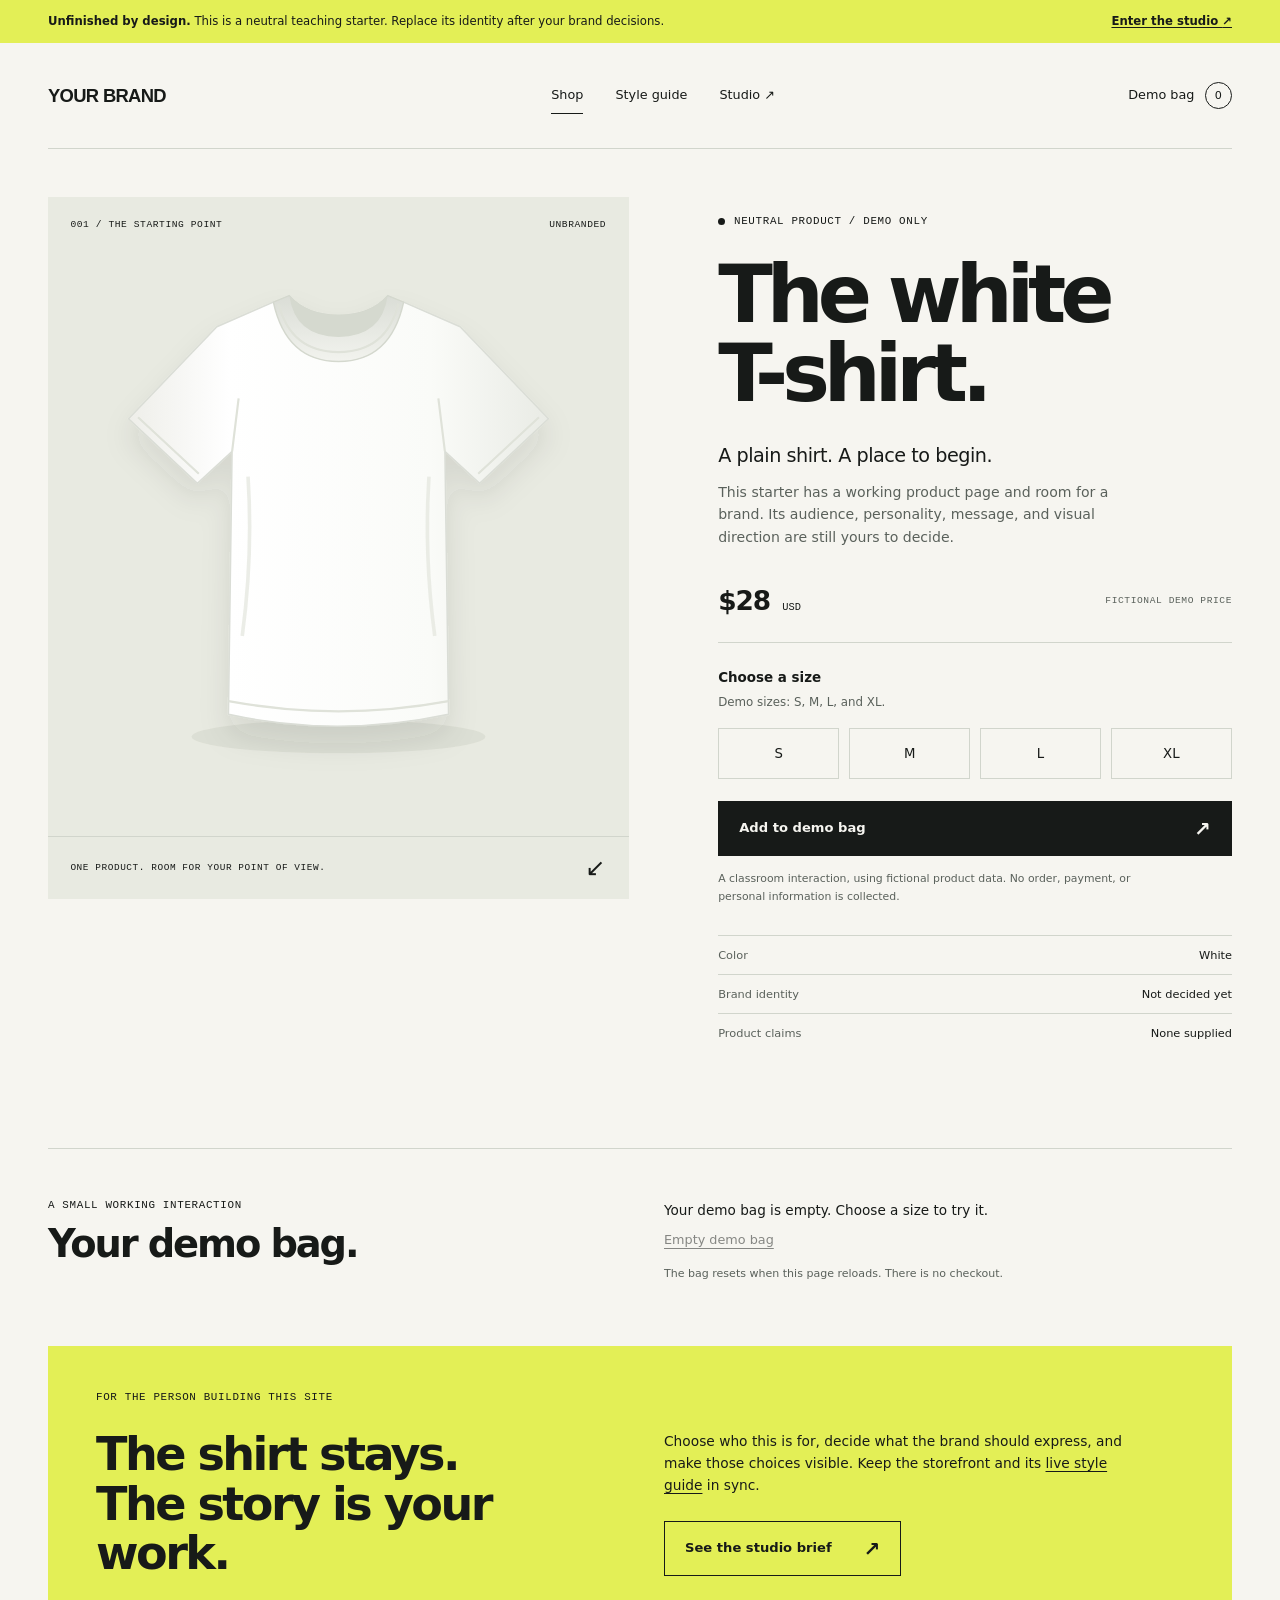
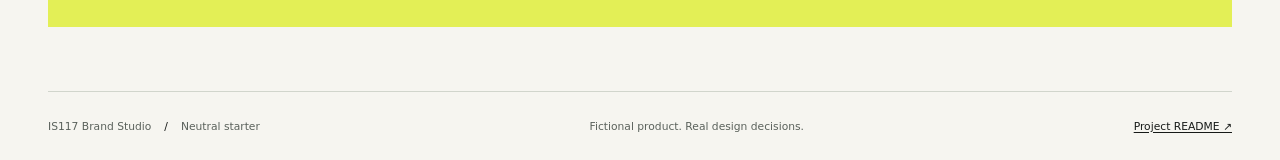
==== public/index.html @ aa3d34d4 "Initial commit" ====
<!doctype html>
<html lang="en">
  <head>
    <meta charset="utf-8" />
    <meta name="viewport" content="width=device-width, initial-scale=1" />
    <meta
      name="description"
      content="An unfinished, neutral T-shirt storefront for the IS117 Brand Studio. Build a brand through deliberate, visible design choices."
    />
    <title>Your Brand — neutral storefront starter</title>
    <link rel="icon" href="data:," />
    <link rel="stylesheet" href="styles.css" />
    <script src="shop.js" defer></script>
  </head>
  <body>
    <a class="skip-link" href="#main">Skip to content</a>
    <aside class="starter-notice" aria-label="Starter information">
      <span
        ><strong>Unfinished by design.</strong> This is a neutral teaching
        starter. Replace its identity after your brand decisions.</span
      >
      <a href="studio.html"
        >Enter the studio <span aria-hidden="true">↗</span></a
      >
    </aside>
    <header class="site-header wrap">
      <a
        class="brand-link"
        href="index.html"
        aria-label="Your Brand storefront home"
        ><img
          class="wordmark"
          src="assets/wordmark.svg"
          alt="Neutral starter wordmark"
          width="175"
          height="26"
      /></a>
      <nav class="main-nav" aria-label="Main navigation">
        <a class="nav-link" href="index.html" aria-current="page">Shop</a>
        <a class="nav-link" href="styleguide.html">Style guide</a>
        <a class="nav-link" href="studio.html"
          >Studio <span aria-hidden="true">↗</span></a
        >
      </nav>
      <a class="bag-link" href="#demo-bag" aria-label="View demo bag"
        >Demo bag <span id="bag-count" class="bag-count">0</span></a
      >
    </header>

    <main id="main">
      <section class="product-section wrap" aria-labelledby="product-title">
        <div class="product-visual">
          <div class="visual-label">
            <span>001 / The starting point</span><span>Unbranded</span>
          </div>
          <img
            class="shirt-image"
            src="assets/white-shirt.svg"
            alt="Plain white, unbranded short-sleeved T-shirt"
            width="800"
            height="880"
            fetchpriority="high"
          />
          <div class="image-caption">
            <span>One product. Room for your point of view.</span
            ><span aria-hidden="true">↙</span>
          </div>
        </div>
        <div class="product-information">
          <p class="eyebrow">
            <span class="status-dot" aria-hidden="true"></span> Neutral product
            / demo only
          </p>
          <h1 id="product-title">The white<br />T-shirt.</h1>
          <p class="product-intro">A plain shirt. A place to begin.</p>
          <p class="muted product-description">
            This starter has a working product page and room for a brand. Its
            audience, personality, message, and visual direction are still yours
            to decide.
          </p>
          <div class="price-row">
            <p class="price">$28 <span>USD</span></p>
            <span class="micro-label">Fictional demo price</span>
          </div>
          <form id="product-form" class="product-form" novalidate>
            <fieldset aria-describedby="size-help size-error">
              <legend>Choose a size</legend>
              <p id="size-help" class="field-help">
                Demo sizes: S, M, L, and XL.
              </p>
              <div class="size-options">
                <label class="size-option"
                  ><input type="radio" name="size" value="S" /><span
                    >S</span
                  ></label
                >
                <label class="size-option"
                  ><input type="radio" name="size" value="M" /><span
                    >M</span
                  ></label
                >
                <label class="size-option"
                  ><input type="radio" name="size" value="L" /><span
                    >L</span
                  ></label
                >
                <label class="size-option"
                  ><input type="radio" name="size" value="XL" /><span
                    >XL</span
                  ></label
                >
              </div>
              <p id="size-error" class="field-error" role="alert" hidden>
                Choose a size before adding the shirt to your demo bag.
              </p>
            </fieldset>
            <button class="button button-primary add-button" type="submit">
              Add to demo bag <span aria-hidden="true">↗</span>
            </button>
          </form>
          <p class="demo-disclaimer">
            A classroom interaction, using fictional product data. No order,
            payment, or personal information is collected.
          </p>
          <dl class="product-facts">
            <div>
              <dt>Color</dt>
              <dd>White</dd>
            </div>
            <div>
              <dt>Brand identity</dt>
              <dd>Not decided yet</dd>
            </div>
            <div>
              <dt>Product claims</dt>
              <dd>None supplied</dd>
            </div>
          </dl>
        </div>
      </section>

      <section
        id="demo-bag"
        class="bag-section wrap"
        aria-labelledby="bag-title"
      >
        <div>
          <p class="eyebrow">A small working interaction</p>
          <h2 id="bag-title">Your demo bag.</h2>
        </div>
        <div class="bag-details">
          <p
            id="bag-status"
            class="bag-message"
            role="status"
            aria-live="polite"
            aria-atomic="true"
          >
            Your demo bag is empty. Choose a size to try it.
          </p>
          <ul id="bag-items" class="bag-items"></ul>
          <button id="clear-bag" class="text-button" type="button" disabled>
            Empty demo bag
          </button>
          <p class="field-help">
            The bag resets when this page reloads. There is no checkout.
          </p>
        </div>
      </section>

      <section class="starter-next wrap" aria-labelledby="next-title">
        <p class="eyebrow">For the person building this site</p>
        <h2 id="next-title">The shirt stays.<br />The story is your work.</h2>
        <div>
          <p>
            Choose who this is for, decide what the brand should express, and
            make those choices visible. Keep the storefront and its
            <a href="styleguide.html">live style guide</a> in sync.
          </p>
          <a class="button button-secondary" href="studio.html"
            >See the studio brief <span aria-hidden="true">↗</span></a
          >
        </div>
      </section>
    </main>

    <footer class="site-footer wrap">
      <p>
        IS117 Brand Studio <span class="footer-separator"> / </span> Neutral
        starter
      </p>
      <p class="footer-tagline">Fictional product. Real design decisions.</p>
      <a href="https://github.com/kaw393939/is117-brand-studio#readme"
        >Project README <span aria-hidden="true">↗</span></a
      >
    </footer>
  </body>
</html>
---- public/styles.css ----
/* Shared brand tokens. Change these after you agree on your brand direction.
   Both the storefront and the live style guide use this file. */
:root {
  --color-paper: #f6f5f0;
  --color-ink: #171a18;
  --color-muted: #5a615b;
  --color-line: #d1d5cc;
  --color-accent: #e3ef56;
  --color-soft: #e8eae1;
  --color-white: #fff;
  --color-danger: #992e28;
  --font-body:
    system-ui, -apple-system, blinkmacsystemfont, "Segoe UI", sans-serif;
  --font-display:
    system-ui, -apple-system, blinkmacsystemfont, "Segoe UI", sans-serif;
  --font-mono: ui-monospace, sfmono-regular, consolas, monospace;
  --space-1: 0.5rem;
  --space-2: 1rem;
  --space-3: 1.5rem;
  --space-4: 2rem;
  --space-5: 3rem;
  --space-6: 4rem;
  --page-width: 1440px;
}

* {
  box-sizing: border-box;
}

html {
  scroll-behavior: smooth;
  scroll-padding-top: 1.5rem;
}

body {
  margin: 0;
  background: var(--color-paper);
  color: var(--color-ink);
  font-family: var(--font-body);
  line-height: 1.6;
  -webkit-font-smoothing: antialiased;
}

img,
svg {
  display: block;
  max-width: 100%;
}

button,
a,
input {
  -webkit-tap-highlight-color: transparent;
}

a {
  color: inherit;
  text-underline-offset: 0.2em;
  text-decoration-thickness: 1px;
}

a:hover {
  text-decoration-thickness: 2px;
}

button,
input {
  font: inherit;
}

button {
  cursor: pointer;
}

button:disabled {
  cursor: default;
}

:focus-visible {
  outline: 3px solid var(--color-ink);
  outline-offset: 5px;
}

[hidden] {
  display: none !important;
}

::selection {
  background: var(--color-accent);
  color: var(--color-ink);
}

h1,
h2,
h3,
p {
  margin: 0;
}

h1,
h2,
h3 {
  font-family: var(--font-display);
  font-weight: 550;
}

h1 {
  font-size: clamp(3.4rem, 6.25vw, 6.6rem);
  line-height: 0.99;
  letter-spacing: -0.075em;
}

h2 {
  font-size: clamp(2rem, 3.6vw, 3.75rem);
  line-height: 1.08;
  letter-spacing: -0.055em;
}

h3 {
  font-size: 1.3rem;
  line-height: 1.3;
  letter-spacing: -0.03em;
}

p + p {
  margin-top: var(--space-2);
}

.wrap {
  width: min(calc(100% - 6rem), var(--page-width));
  margin-inline: auto;
}

.muted {
  color: var(--color-muted);
}

.eyebrow,
.micro-label,
.visual-label,
.image-caption,
.section-number,
.type-label,
.token-name {
  font-family: var(--font-mono);
  font-size: 0.68rem;
  font-weight: 500;
  line-height: 1.5;
  letter-spacing: 0.06em;
  text-transform: uppercase;
}

.eyebrow {
  display: flex;
  align-items: center;
  gap: 0.55rem;
}

.status-dot {
  width: 7px;
  height: 7px;
  display: inline-block;
  background: var(--color-ink);
  border-radius: 50%;
}

.skip-link {
  position: fixed;
  top: 8px;
  left: 8px;
  z-index: 10;
  transform: translateY(-180%);
  padding: 0.75rem 1rem;
  background: var(--color-ink);
  color: var(--color-white);
}

.skip-link:focus {
  transform: translateY(0);
}

.starter-notice {
  display: flex;
  justify-content: space-between;
  align-items: center;
  gap: 1.5rem;
  padding: 0.8rem 3rem;
  background: var(--color-accent);
  font-size: 0.73rem;
  line-height: 1.5;
}

.starter-notice a {
  flex-shrink: 0;
  font-weight: 650;
}

.site-header {
  min-height: 106px;
  display: flex;
  align-items: center;
  gap: 3rem;
  border-bottom: 1px solid var(--color-line);
}

.brand-link {
  display: inline-block;
  flex-shrink: 0;
}

.wordmark {
  width: 150px;
  height: auto;
}

.main-nav {
  display: flex;
  justify-content: center;
  align-items: center;
  gap: 2rem;
  margin-inline: auto;
}

.nav-link,
.bag-link {
  text-decoration: none;
  font-size: 0.8rem;
}

.nav-link {
  padding-block: 0.5rem;
  border-bottom: 1px solid transparent;
}

.nav-link:hover,
.nav-link[aria-current="page"] {
  border-color: currentcolor;
}

.bag-link {
  display: flex;
  align-items: center;
  gap: 0.65rem;
  white-space: nowrap;
}

.bag-count {
  display: grid;
  place-items: center;
  min-width: 1.7rem;
  height: 1.7rem;
  border: 1px solid var(--color-ink);
  border-radius: 50%;
  font-size: 0.7rem;
}

.product-section {
  display: grid;
  grid-template-columns: 1.13fr 1fr;
  gap: clamp(3rem, 7vw, 8rem);
  padding-block: var(--space-5) 5rem;
  align-items: start;
}

.product-visual {
  position: relative;
  background: var(--color-soft);
}

.visual-label {
  position: absolute;
  z-index: 1;
  inset: 1.3rem 1.4rem auto;
  display: flex;
  justify-content: space-between;
  gap: 1rem;
  font-size: 0.6rem;
}

.shirt-image {
  width: 100%;
  height: auto;
  aspect-ratio: 800 / 880;
  object-fit: contain;
}

.image-caption {
  display: flex;
  align-items: center;
  justify-content: space-between;
  gap: 1rem;
  padding: 1.2rem 1.4rem;
  border-top: 1px solid var(--color-line);
  font-size: 0.59rem;
}

.image-caption > :last-child {
  font-family: var(--font-body);
  font-size: 1.5rem;
  line-height: 1;
}

.product-information {
  max-width: 530px;
  padding-block: 1rem;
}

.product-information h1 {
  margin-top: 1.6rem;
}

.product-intro {
  font-size: 1.2rem;
  line-height: 1.5;
  margin-top: 1.8rem;
  letter-spacing: -0.025em;
}

.product-description {
  margin-top: 0.6rem;
  font-size: 0.88rem;
  max-width: 430px;
}

.price-row {
  display: flex;
  align-items: center;
  justify-content: space-between;
  gap: 1rem;
  margin-block: 2rem 1.5rem;
  padding-bottom: 1.2rem;
  border-bottom: 1px solid var(--color-line);
}

.price {
  font-size: 1.65rem;
  letter-spacing: -0.04em;
  font-weight: 600;
}

.price span {
  font-family: var(--font-mono);
  font-size: 0.65rem;
  font-weight: 400;
  letter-spacing: 0;
  margin-left: 0.25rem;
}

.price-row .micro-label {
  color: var(--color-muted);
  font-size: 0.6rem;
}

fieldset {
  padding: 0;
  margin: 0;
  border: 0;
  min-width: 0;
}

legend {
  padding: 0;
  font-size: 0.84rem;
  font-weight: 650;
}

.field-help {
  margin-top: 0.3rem;
  color: var(--color-muted);
  font-size: 0.74rem;
}

.size-options {
  display: grid;
  grid-template-columns: repeat(4, 1fr);
  gap: 0.6rem;
  margin-top: 1rem;
}

.size-option {
  position: relative;
  cursor: pointer;
}

.size-option input {
  position: absolute;
  opacity: 0;
  width: 100%;
  height: 100%;
  margin: 0;
  cursor: pointer;
}

.size-option span {
  display: grid;
  place-items: center;
  min-height: 3.2rem;
  border: 1px solid var(--color-line);
  background: var(--color-paper);
  font-size: 0.83rem;
  transition:
    background 150ms ease,
    border-color 150ms ease;
}

.size-option input:checked + span {
  background: var(--color-ink);
  border-color: var(--color-ink);
  color: var(--color-paper);
}

.size-option input:hover + span {
  border-color: var(--color-ink);
}

.size-option input:focus-visible + span {
  outline: 3px solid var(--color-ink);
  outline-offset: 4px;
}

.size-option input:focus-visible {
  outline: none;
}

.field-error {
  color: var(--color-danger);
  font-size: 0.8rem;
  margin-top: 0.9rem;
  font-weight: 550;
}

.button {
  display: inline-flex;
  align-items: center;
  justify-content: space-between;
  gap: 2rem;
  min-height: 3.4rem;
  border: 1px solid var(--color-ink);
  padding: 0.9rem 1.25rem;
  font-size: 0.82rem;
  font-weight: 550;
  line-height: 1.4;
  text-decoration: none;
  transition:
    background 150ms ease,
    color 150ms ease;
}

.button > span[aria-hidden] {
  font-size: 1.25rem;
  line-height: 1;
}

.button-primary {
  background: var(--color-ink);
  color: var(--color-paper);
}

.button-primary:hover {
  background: var(--color-accent);
  color: var(--color-ink);
}

.button-secondary {
  background: transparent;
  color: var(--color-ink);
}

.button-secondary:hover {
  background: var(--color-soft);
}

.add-button {
  width: 100%;
  margin-top: 1.4rem;
}

.demo-disclaimer {
  font-size: 0.68rem;
  line-height: 1.65;
  color: var(--color-muted);
  margin-top: 0.9rem;
  max-width: 420px;
}

.product-facts {
  margin-bottom: 0;
  margin-top: 1.8rem;
}

.product-facts div {
  display: flex;
  justify-content: space-between;
  gap: 1rem;
  padding-block: 0.62rem;
  border-top: 1px solid var(--color-line);
  font-size: 0.71rem;
}

.product-facts dt {
  color: var(--color-muted);
}

.product-facts dd {
  margin: 0;
  font-weight: 500;
  text-align: right;
}

.bag-section {
  display: grid;
  grid-template-columns: 1fr 1fr;
  gap: 3rem;
  border-top: 1px solid var(--color-line);
  padding-block: 3rem;
}

.bag-section h2 {
  margin-top: 0.6rem;
  font-size: clamp(2rem, 3vw, 3rem);
}

.bag-details {
  padding-top: 0.2rem;
  font-size: 0.85rem;
}

.bag-message {
  max-width: 500px;
}

.bag-items {
  list-style: none;
  margin: 1rem 0;
  padding: 0;
}

.bag-items:empty {
  margin: 0;
}

.bag-items li {
  padding-block: 0.55rem;
  border-bottom: 1px solid var(--color-line);
  font-size: 0.78rem;
}

.text-button {
  padding: 0.5rem 0;
  border: 0;
  background: transparent;
  color: var(--color-ink);
  font-size: 0.8rem;
  text-decoration: underline;
  text-underline-offset: 0.25rem;
}

.text-button:disabled {
  opacity: 0.5;
}

.bag-details .field-help {
  margin-top: 0.4rem;
  font-size: 0.69rem;
}

.starter-next {
  display: grid;
  grid-template-columns: 1fr 1fr;
  gap: 1.5rem 3rem;
  background: var(--color-accent);
  padding: 2.7rem 3rem 3rem;
  margin-block: 1rem 4rem;
}

.starter-next > .eyebrow {
  grid-column: 1 / -1;
}

.starter-next > div {
  max-width: 470px;
  font-size: 0.86rem;
}

.starter-next .button {
  margin-top: 1.6rem;
}

.site-footer {
  display: flex;
  align-items: center;
  justify-content: space-between;
  gap: 2rem;
  border-top: 1px solid var(--color-line);
  padding-block: 1.6rem;
  font-size: 0.67rem;
  color: var(--color-muted);
}

.footer-tagline {
  margin: 0;
}

.footer-separator {
  margin-inline: 0.6rem;
  color: var(--color-ink);
}

.site-footer a {
  color: var(--color-ink);
}

/* Shared editorial pages */
.page-hero {
  padding-block: 4.5rem 3.8rem;
  display: grid;
  grid-template-columns: 1.25fr 0.75fr;
  align-items: end;
  gap: 1.3rem 4rem;
}

.page-hero > .eyebrow {
  grid-column: 1 / -1;
}

.page-hero h1 {
  font-size: clamp(3.5rem, 6.8vw, 7.3rem);
}

.page-hero .hero-summary {
  max-width: 400px;
  font-size: 0.95rem;
  color: var(--color-muted);
  padding-bottom: 0.25rem;
}

.hero-summary strong {
  font-weight: 550;
  color: var(--color-ink);
}

.page-subnav {
  display: flex;
  flex-wrap: wrap;
  gap: 0.6rem 1.8rem;
  padding-block: 1rem;
  border-top: 1px solid var(--color-line);
  border-bottom: 1px solid var(--color-line);
  font-size: 0.76rem;
}

.section-link {
  text-decoration: none;
}

.section-link:hover {
  text-decoration: underline;
}

.guide-section {
  padding-block: 3rem;
  border-bottom: 1px solid var(--color-line);
  display: grid;
  grid-template-columns: 0.32fr 1fr;
  column-gap: 3rem;
}

.section-heading .section-number {
  color: var(--color-muted);
  display: block;
  margin-bottom: 0.8rem;
}

.section-heading h2 {
  font-size: clamp(1.7rem, 2.5vw, 2.65rem);
}

.section-heading p {
  font-size: 0.78rem;
  color: var(--color-muted);
  margin-top: 1rem;
  max-width: 210px;
}

.guide-content {
  min-width: 0;
}

.draft-label {
  display: inline-block;
  padding: 0.3rem 0.55rem;
  background: var(--color-accent);
  color: var(--color-ink);
  font-family: var(--font-mono);
  font-size: 0.6rem;
  line-height: 1.4;
  letter-spacing: 0.03em;
  text-transform: uppercase;
}

.decision-grid {
  display: grid;
  grid-template-columns: repeat(3, 1fr);
  gap: 1.5rem;
  margin-top: 1.6rem;
}

.decision-grid > div {
  border-top: 1px solid var(--color-line);
  padding-top: 0.8rem;
}

.decision-grid h3 {
  font-size: 0.85rem;
  font-weight: 650;
  letter-spacing: 0;
}

.decision-grid p {
  font-size: 0.8rem;
  color: var(--color-muted);
  margin-top: 0.5rem;
}

.decision-grid .undecided {
  font-size: 1.5rem;
  font-weight: 450;
  color: var(--color-ink);
  letter-spacing: -0.04em;
}

.logo-board {
  min-height: 230px;
  display: grid;
  place-items: center;
  padding: 3rem;
  background: var(--color-white);
  border: 1px solid var(--color-line);
}

.logo-board img {
  width: min(100%, 380px);
}

.logo-variants {
  display: grid;
  grid-template-columns: 1fr 1fr;
  border: 1px solid var(--color-line);
  border-top: 0;
}

.logo-variant {
  min-height: 140px;
  padding: 1.5rem;
  display: flex;
  flex-direction: column;
  justify-content: space-between;
  gap: 1.5rem;
}

.logo-variant + .logo-variant {
  border-left: 1px solid var(--color-line);
}

.logo-small {
  width: 110px;
  height: auto;
}

.logo-mono {
  width: 190px;
  filter: brightness(0);
}

.logo-variant p,
.guide-note {
  font-size: 0.73rem;
  color: var(--color-muted);
}

.guide-note {
  margin-top: 1rem;
  max-width: 680px;
}

.palette-grid {
  display: grid;
  grid-template-columns: repeat(5, 1fr);
  gap: 0.65rem;
}

.color-swatch {
  height: 120px;
  border: 1px solid var(--color-line);
  background: var(--swatch-color);
}

.palette-card h3 {
  font-size: 0.76rem;
  letter-spacing: 0;
  font-weight: 650;
  margin-top: 0.65rem;
}

.palette-card code {
  font-family: var(--font-mono);
  font-size: 0.65rem;
  color: var(--color-muted);
  display: block;
  margin-top: 0.15rem;
}

.palette-card p {
  font-size: 0.66rem;
  color: var(--color-muted);
  margin-top: 0.4rem;
  line-height: 1.5;
}

.type-specimen {
  border-top: 1px solid var(--color-line);
  padding-block: 1.3rem;
}

.type-specimen:first-child {
  border-top: 0;
  padding-top: 0;
}

.type-label {
  display: block;
  margin-bottom: 1rem;
  color: var(--color-muted);
  font-size: 0.6rem;
}

.type-display {
  font-family: var(--font-display);
  font-size: clamp(2.5rem, 4.5vw, 5rem);
  font-weight: 550;
  letter-spacing: -0.075em;
  line-height: 1;
  max-width: 700px;
}

.type-body {
  font-family: var(--font-body);
  font-size: 1rem;
  max-width: 570px;
}

.type-mono {
  font-family: var(--font-mono);
  text-transform: uppercase;
  font-size: 0.7rem;
  letter-spacing: 0.06em;
}

.spacing-grid {
  display: flex;
  flex-wrap: wrap;
  align-items: start;
  gap: 2rem;
}

.spacing-token {
  min-width: 52px;
}

.spacing-bar {
  width: var(--token-size);
  height: 40px;
  background: var(--color-ink);
  margin-bottom: 0.9rem;
}

.token-name {
  display: block;
  font-size: 0.6rem;
}

.spacing-token code {
  font-family: var(--font-mono);
  color: var(--color-muted);
  font-size: 0.65rem;
}

.button-samples {
  display: flex;
  flex-wrap: wrap;
  gap: 1rem;
}

.button-samples .button {
  min-width: 185px;
}

.voice-grid {
  display: grid;
  grid-template-columns: 1fr 1fr;
  gap: 2rem;
}

.voice-grid h3 {
  font-size: 0.95rem;
  font-weight: 600;
  margin-bottom: 0.65rem;
}

.voice-grid p {
  font-size: 0.84rem;
  color: var(--color-muted);
}

.voice-example {
  font-size: 1.7rem !important;
  color: var(--color-ink) !important;
  letter-spacing: -0.035em;
  line-height: 1.3;
}

.guide-footer-note {
  display: flex;
  gap: 2rem;
  align-items: center;
  justify-content: space-between;
  background: var(--color-soft);
  padding: 1.5rem 2rem;
  margin-block: 2rem 4rem;
}

.guide-footer-note p {
  font-size: 0.83rem;
  max-width: 680px;
}

.guide-footer-note a {
  font-size: 0.8rem;
  white-space: nowrap;
}

@media (width >= 1600px) {
  .product-section {
    gap: 8rem;
  }
}

@media (width <= 1100px) {
  .wrap {
    width: calc(100% - 4rem);
  }

  .starter-notice {
    padding-inline: 2rem;
  }

  .site-header {
    gap: 1.7rem;
  }

  .main-nav {
    gap: 1.25rem;
  }

  .product-section {
    gap: 3rem;
    align-items: start;
  }

  .product-information h1 {
    font-size: clamp(3.4rem, 7vw, 5rem);
  }

  .product-information {
    padding-top: 0.5rem;
  }

  .product-intro {
    margin-top: 1.4rem;
  }

  .price-row {
    margin-top: 1.5rem;
  }

  .page-hero {
    column-gap: 2rem;
  }

  .guide-section {
    grid-template-columns: 0.35fr 1fr;
    gap: 2rem;
  }

  .palette-grid {
    grid-template-columns: repeat(3, 1fr);
    row-gap: 1.6rem;
  }
}

@media (width <= 760px) {
  .wrap {
    width: calc(100% - 2.5rem);
  }

  .starter-notice {
    padding: 0.75rem 1.25rem;
    font-size: 0.67rem;
    gap: 1rem;
  }

  .starter-notice > span {
    max-width: 480px;
  }

  .starter-notice a {
    font-size: 0.65rem;
  }

  .site-header {
    min-height: 108px;
    display: grid;
    grid-template-columns: 1fr auto;
    gap: 0.5rem 1rem;
    padding-block: 1.2rem 1rem;
  }

  .wordmark {
    width: 130px;
  }

  .main-nav {
    grid-row: 2;
    grid-column: 1 / -1;
    margin: 0;
    justify-content: flex-start;
    gap: 1.5rem;
  }

  .nav-link,
  .bag-link {
    font-size: 0.73rem;
  }

  .bag-link {
    grid-column: 2;
    grid-row: 1;
  }

  .bag-count {
    min-width: 1.5rem;
    height: 1.5rem;
  }

  .product-section {
    grid-template-columns: 1fr;
    gap: 2rem;
    padding-block: 1.5rem 3rem;
  }

  .product-visual {
    max-width: 600px;
    width: 100%;
    margin-inline: auto;
  }

  .shirt-image {
    max-height: 530px;
  }

  .product-information {
    max-width: none;
    padding: 0;
  }

  .product-information h1 {
    font-size: clamp(4.2rem, 13vw, 7rem);
    margin-top: 1rem;
  }

  .product-intro {
    font-size: 1.1rem;
    margin-top: 1.4rem;
  }

  .product-description {
    max-width: 580px;
  }

  .product-facts {
    margin-top: 1.5rem;
  }

  .bag-section {
    grid-template-columns: 1fr;
    gap: 1.3rem;
    padding-block: 2rem;
  }

  .bag-section h2 {
    margin-top: 0.6rem;
  }

  .starter-next {
    grid-template-columns: 1fr;
    padding: 1.8rem;
    gap: 1.3rem;
    margin-block: 1rem 3rem;
  }

  .starter-next > div {
    max-width: none;
  }

  .site-footer {
    flex-wrap: wrap;
    gap: 0.7rem 2rem;
    padding-block: 1.5rem;
  }

  .footer-tagline {
    display: none;
  }

  .page-hero {
    padding-block: 2.5rem;
    grid-template-columns: 1fr;
    row-gap: 1.4rem;
  }

  .page-hero h1 {
    font-size: clamp(3.7rem, 11vw, 6rem);
  }

  .page-hero .hero-summary {
    max-width: 570px;
    font-size: 0.9rem;
  }

  .page-subnav {
    gap: 0.6rem 1.2rem;
    font-size: 0.72rem;
  }

  .guide-section {
    grid-template-columns: 1fr;
    gap: 1.8rem;
    padding-block: 2.3rem;
  }

  .section-heading {
    display: grid;
    grid-template-columns: 1fr 1fr;
    column-gap: 2rem;
  }

  .section-heading .section-number {
    grid-column: 1 / -1;
    margin-bottom: 0.5rem;
  }

  .section-heading p {
    max-width: none;
    margin: 0;
    font-size: 0.73rem;
  }

  .decision-grid {
    gap: 1rem;
  }

  .decision-grid .undecided {
    font-size: 1.3rem;
  }

  .decision-grid p {
    font-size: 0.73rem;
  }

  .palette-grid {
    grid-template-columns: repeat(5, 1fr);
  }

  .color-swatch {
    height: 85px;
  }

  .palette-card p {
    font-size: 0.62rem;
  }

  .palette-card code {
    font-size: 0.57rem;
  }

  .guide-footer-note {
    flex-direction: column;
    align-items: start;
    gap: 1rem;
    margin-block: 1.5rem 3rem;
    padding: 1.5rem;
  }
}

@media (width <= 420px) {
  .starter-notice {
    align-items: start;
    flex-direction: column;
    gap: 0.35rem;
  }

  .visual-label {
    inset: 1rem 1rem auto;
    font-size: 0.53rem;
  }

  .image-caption {
    font-size: 0.53rem;
    padding: 1rem;
  }

  .price-row .micro-label {
    font-size: 0.54rem;
  }

  .section-heading {
    grid-template-columns: 1fr;
    gap: 0.6rem;
  }

  .section-heading .section-number {
    margin: 0;
  }

  .decision-grid {
    grid-template-columns: 1fr;
    gap: 1.2rem;
  }

  .decision-grid > div {
    display: grid;
    grid-template-columns: 0.5fr 1fr;
    gap: 0.4rem 1rem;
  }

  .decision-grid p {
    margin-top: 0;
  }

  .decision-grid p:last-child {
    grid-column: 2;
  }

  .palette-grid {
    grid-template-columns: repeat(3, 1fr);
  }

  .color-swatch {
    height: 90px;
  }

  .logo-board {
    min-height: 190px;
    padding: 2rem;
  }

  .logo-variants {
    grid-template-columns: 1fr;
  }

  .logo-variant {
    min-height: 125px;
  }

  .logo-variant + .logo-variant {
    border-left: 0;
    border-top: 1px solid var(--color-line);
  }

  .voice-grid {
    grid-template-columns: 1fr;
    gap: 1.5rem;
  }
}

@media (prefers-reduced-motion: reduce) {
  html {
    scroll-behavior: auto;
  }

  *,
  *::before,
  *::after {
    transition: none !important;
    animation: none !important;
  }
}
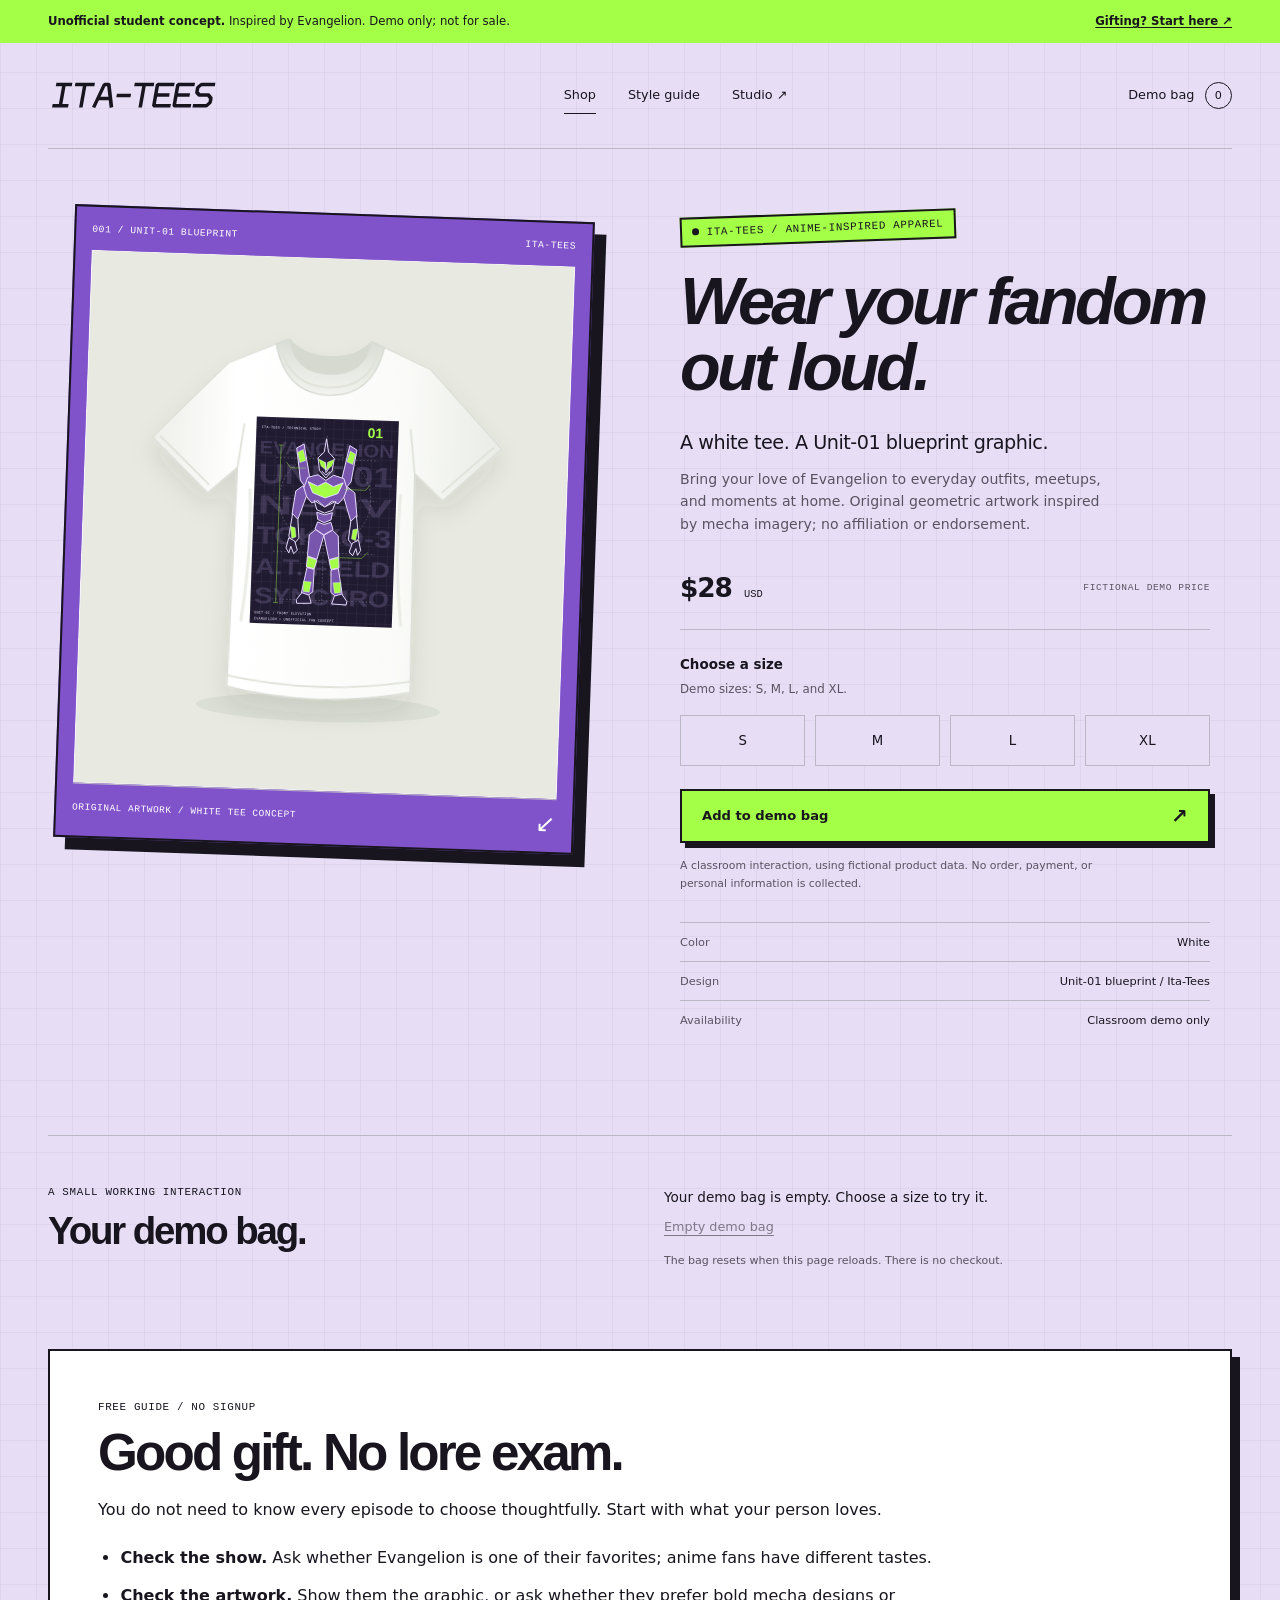
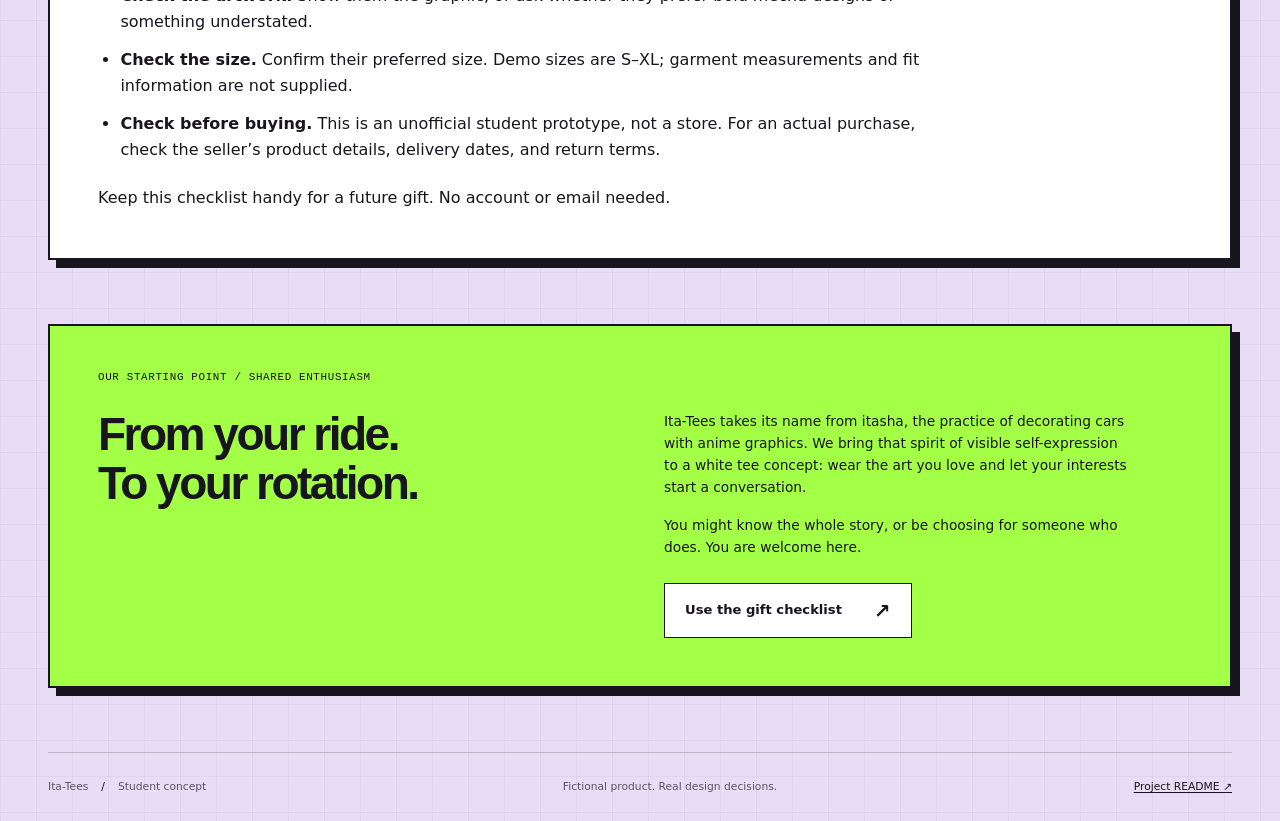
==== commit 70ab1fc1: "Build Ita-Tees storefront and live brand guide (BRAND-001)" ====
--- a/public/index.html
+++ b/public/index.html
@@ -5,35 +5,32 @@
     <meta name="viewport" content="width=device-width, initial-scale=1" />
     <meta
       name="description"
-      content="An unfinished, neutral T-shirt storefront for the IS117 Brand Studio. Build a brand through deliberate, visible design choices."
+      content="Ita-Tees: wear your fandom out loud. Explore an unofficial Evangelion-inspired white graphic tee student concept."
     />
-    <title>Your Brand — neutral storefront starter</title>
+    <title>Ita-Tees — Wear your fandom out loud.</title>
     <link rel="icon" href="data:," />
     <link rel="stylesheet" href="styles.css" />
     <script src="shop.js" defer></script>
   </head>
   <body>
     <a class="skip-link" href="#main">Skip to content</a>
-    <aside class="starter-notice" aria-label="Starter information">
+    <aside class="starter-notice" aria-label="Concept information">
       <span
-        ><strong>Unfinished by design.</strong> This is a neutral teaching
-        starter. Replace its identity after your brand decisions.</span
-      >
-      <a href="studio.html"
-        >Enter the studio <span aria-hidden="true">↗</span></a
-      >
+        ><strong>Unofficial student concept.</strong> Inspired by Evangelion.
+        Demo only; not for sale.</span
+      ><a href="#gift-checklist">Gifting? Start here ↗</a>
     </aside>
     <header class="site-header wrap">
       <a
         class="brand-link"
         href="index.html"
-        aria-label="Your Brand storefront home"
+        aria-label="Ita-Tees storefront home"
         ><img
           class="wordmark"
-          src="assets/wordmark.svg"
-          alt="Neutral starter wordmark"
+          src="assets/ita-wordmark.svg"
+          alt="Ita-Tees mechanical wordmark"
           width="175"
-          height="26"
+          height="31"
       /></a>
       <nav class="main-nav" aria-label="Main navigation">
         <a class="nav-link" href="index.html" aria-current="page">Shop</a>
@@ -51,32 +48,32 @@
       <section class="product-section wrap" aria-labelledby="product-title">
         <div class="product-visual">
           <div class="visual-label">
-            <span>001 / The starting point</span><span>Unbranded</span>
+            <span>001 / Unit-01 blueprint</span><span>Ita-Tees</span>
           </div>
           <img
             class="shirt-image"
-            src="assets/white-shirt.svg"
-            alt="Plain white, unbranded short-sleeved T-shirt"
+            src="assets/mecha-shirt.svg"
+            alt="White T-shirt with a simplified Unit-01 blueprint and Evangelion-related background text"
             width="800"
             height="880"
             fetchpriority="high"
           />
           <div class="image-caption">
-            <span>One product. Room for your point of view.</span
+            <span>Original artwork / white tee concept</span
             ><span aria-hidden="true">↙</span>
           </div>
         </div>
         <div class="product-information">
           <p class="eyebrow">
-            <span class="status-dot" aria-hidden="true"></span> Neutral product
-            / demo only
-          </p>
-          <h1 id="product-title">The white<br />T-shirt.</h1>
-          <p class="product-intro">A plain shirt. A place to begin.</p>
+            <span class="status-dot" aria-hidden="true"></span> Ita-Tees /
+            Anime-inspired apparel
+          </p>
+          <h1 id="product-title">Wear your fandom out loud.</h1>
+          <p class="product-intro">A white tee. A Unit-01 blueprint graphic.</p>
           <p class="muted product-description">
-            This starter has a working product page and room for a brand. Its
-            audience, personality, message, and visual direction are still yours
-            to decide.
+            Bring your love of Evangelion to everyday outfits, meetups, and
+            moments at home. Original geometric artwork inspired by mecha
+            imagery; no affiliation or endorsement.
           </p>
           <div class="price-row">
             <p class="price">$28 <span>USD</span></p>
@@ -128,12 +125,12 @@
               <dd>White</dd>
             </div>
             <div>
-              <dt>Brand identity</dt>
-              <dd>Not decided yet</dd>
+              <dt>Design</dt>
+              <dd>Unit-01 blueprint / Ita-Tees</dd>
             </div>
             <div>
-              <dt>Product claims</dt>
-              <dd>None supplied</dd>
+              <dt>Availability</dt>
+              <dd>Classroom demo only</dd>
             </div>
           </dl>
         </div>
@@ -168,29 +165,67 @@
         </div>
       </section>
 
+      <section
+        id="gift-checklist"
+        class="checklist wrap"
+        aria-labelledby="gift-title"
+      >
+        <p class="eyebrow">Free guide / no signup</p>
+        <h2 id="gift-title">Good gift. No lore exam.</h2>
+        <p>
+          You do not need to know every episode to choose thoughtfully. Start
+          with what your person loves.
+        </p>
+        <ul>
+          <li>
+            <strong>Check the show.</strong> Ask whether Evangelion is one of
+            their favorites; anime fans have different tastes.
+          </li>
+          <li>
+            <strong>Check the artwork.</strong> Show them the graphic, or ask
+            whether they prefer bold mecha designs or something understated.
+          </li>
+          <li>
+            <strong>Check the size.</strong> Confirm their preferred size. Demo
+            sizes are S–XL; garment measurements and fit information are not
+            supplied.
+          </li>
+          <li>
+            <strong>Check before buying.</strong> This is an unofficial student
+            prototype, not a store. For an actual purchase, check the seller’s
+            product details, delivery dates, and return terms.
+          </li>
+        </ul>
+        <p>
+          Keep this checklist handy for a future gift. No account or email
+          needed.
+        </p>
+      </section>
       <section class="starter-next wrap" aria-labelledby="next-title">
-        <p class="eyebrow">For the person building this site</p>
-        <h2 id="next-title">The shirt stays.<br />The story is your work.</h2>
+        <p class="eyebrow">Our starting point / shared enthusiasm</p>
+        <h2 id="next-title">From your ride.<br />To your rotation.</h2>
         <div>
           <p>
-            Choose who this is for, decide what the brand should express, and
-            make those choices visible. Keep the storefront and its
-            <a href="styleguide.html">live style guide</a> in sync.
-          </p>
-          <a class="button button-secondary" href="studio.html"
-            >See the studio brief <span aria-hidden="true">↗</span></a
+            Ita-Tees takes its name from itasha, the practice of decorating cars
+            with anime graphics. We bring that spirit of visible self-expression
+            to a white tee concept: wear the art you love and let your interests
+            start a conversation.
+          </p>
+          <p>
+            You might know the whole story, or be choosing for someone who does.
+            You are welcome here.
+          </p>
+          <a class="button button-secondary" href="#gift-checklist"
+            >Use the gift checklist <span aria-hidden="true">↗</span></a
           >
         </div>
       </section>
     </main>
 
     <footer class="site-footer wrap">
-      <p>
-        IS117 Brand Studio <span class="footer-separator"> / </span> Neutral
-        starter
-      </p>
+      <p>Ita-Tees <span class="footer-separator"> / </span> Student concept</p>
       <p class="footer-tagline">Fictional product. Real design decisions.</p>
-      <a href="https://github.com/kaw393939/is117-brand-studio#readme"
+      <a href="https://github.com/aka223-ui/is117-brand-studio-1#readme"
         >Project README <span aria-hidden="true">↗</span></a
       >
     </footer>
--- a/public/styles.css
+++ b/public/styles.css
@@ -1,18 +1,18 @@
 /* Shared brand tokens. Change these after you agree on your brand direction.
    Both the storefront and the live style guide use this file. */
 :root {
-  --color-paper: #f6f5f0;
-  --color-ink: #171a18;
-  --color-muted: #5a615b;
-  --color-line: #d1d5cc;
-  --color-accent: #e3ef56;
-  --color-soft: #e8eae1;
+  --color-paper: #e7def5;
+  --color-ink: #18151f;
+  --color-muted: #595361;
+  --color-line: #bcb7c6;
+  --color-accent: #a4ff47;
+  --color-soft: #f4f1f8;
   --color-white: #fff;
+  --color-purple: #8153cb;
   --color-danger: #992e28;
   --font-body:
     system-ui, -apple-system, blinkmacsystemfont, "Segoe UI", sans-serif;
-  --font-display:
-    system-ui, -apple-system, blinkmacsystemfont, "Segoe UI", sans-serif;
+  --font-display: "Arial Black", "Arial", sans-serif;
   --font-mono: ui-monospace, sfmono-regular, consolas, monospace;
   --space-1: 0.5rem;
   --space-2: 1rem;
@@ -39,6 +39,10 @@
   font-family: var(--font-body);
   line-height: 1.6;
   -webkit-font-smoothing: antialiased;
+  background-image:
+    linear-gradient(#74628112 1px, transparent 1px),
+    linear-gradient(90deg, #74628112 1px, transparent 1px);
+  background-size: 36px 36px;
 }
 
 img,
@@ -107,7 +111,9 @@
 h1 {
   font-size: clamp(3.4rem, 6.25vw, 6.6rem);
   line-height: 0.99;
-  letter-spacing: -0.075em;
+  font-weight: 900;
+  font-style: oblique;
+  letter-spacing: -0.055em;
 }
 
 h2 {
@@ -209,7 +215,7 @@
 }
 
 .wordmark {
-  width: 150px;
+  width: 175px;
   height: auto;
 }
 
@@ -256,25 +262,32 @@
 
 .product-section {
   display: grid;
-  grid-template-columns: 1.13fr 1fr;
-  gap: clamp(3rem, 7vw, 8rem);
   padding-block: var(--space-5) 5rem;
   align-items: start;
+  grid-template-columns: 1fr 1fr;
+  gap: 5rem;
 }
 
 .product-visual {
   position: relative;
-  background: var(--color-soft);
+  padding: 1rem;
+  border: 2px solid var(--color-ink);
+  background: var(--color-purple);
+  box-shadow: 12px 12px 0 var(--color-ink);
+  transform: rotate(2deg);
+  margin: 1rem;
 }
 
 .visual-label {
-  position: absolute;
   z-index: 1;
   inset: 1.3rem 1.4rem auto;
   display: flex;
   justify-content: space-between;
   gap: 1rem;
   font-size: 0.6rem;
+  position: static;
+  color: var(--color-white);
+  margin-bottom: 0.8rem;
 }
 
 .shirt-image {
@@ -282,6 +295,7 @@
   height: auto;
   aspect-ratio: 800 / 880;
   object-fit: contain;
+  background: var(--color-soft);
 }
 
 .image-caption {
@@ -289,9 +303,10 @@
   align-items: center;
   justify-content: space-between;
   gap: 1rem;
-  padding: 1.2rem 1.4rem;
   border-top: 1px solid var(--color-line);
   font-size: 0.59rem;
+  color: var(--color-white);
+  padding: 0.8rem 0 0;
 }
 
 .image-caption > :last-child {
@@ -307,6 +322,7 @@
 
 .product-information h1 {
   margin-top: 1.6rem;
+  font-size: clamp(3rem, 5.2vw, 5.8rem);
 }
 
 .product-intro {
@@ -452,18 +468,20 @@
 }
 
 .button-primary {
-  background: var(--color-ink);
-  color: var(--color-paper);
-}
-
-.button-primary:hover {
   background: var(--color-accent);
   color: var(--color-ink);
+  border: 2px solid var(--color-ink);
+  box-shadow: 5px 5px 0 var(--color-ink);
+}
+
+.button-primary:hover {
+  color: var(--color-ink);
+  background: var(--color-white);
 }
 
 .button-secondary {
-  background: transparent;
   color: var(--color-ink);
+  background: var(--color-white);
 }
 
 .button-secondary:hover {
@@ -571,6 +589,8 @@
   background: var(--color-accent);
   padding: 2.7rem 3rem 3rem;
   margin-block: 1rem 4rem;
+  border: 2px solid var(--color-ink);
+  box-shadow: 8px 8px 0 var(--color-ink);
 }
 
 .starter-next > .eyebrow {
@@ -769,7 +789,7 @@
 
 .logo-mono {
   width: 190px;
-  filter: brightness(0);
+  filter: none;
 }
 
 .logo-variant p,
@@ -837,10 +857,11 @@
 .type-display {
   font-family: var(--font-display);
   font-size: clamp(2.5rem, 4.5vw, 5rem);
-  font-weight: 550;
-  letter-spacing: -0.075em;
   line-height: 1;
   max-width: 700px;
+  font-weight: 900;
+  font-style: oblique;
+  letter-spacing: -0.055em;
 }
 
 .type-body {
@@ -1295,3 +1316,57 @@
     animation: none !important;
   }
 }
+
+/* Ita-Tees: the chosen postmodernist identity. */
+.product-information .eyebrow {
+  display: inline-block;
+  background: var(--color-accent);
+  padding: 0.3rem 0.65rem;
+  border: 2px solid var(--color-ink);
+  transform: rotate(-2deg);
+}
+
+.checklist {
+  padding: 3rem;
+  background: var(--color-white);
+  border: 2px solid var(--color-ink);
+  box-shadow: 8px 8px 0 var(--color-ink);
+  margin-block: 2rem 4rem;
+}
+
+.checklist h2 {
+  font-size: clamp(2rem, 4vw, 3.5rem);
+  margin: 0.6rem 0 1rem;
+}
+
+.checklist ul {
+  padding-left: 1.4rem;
+  max-width: 850px;
+}
+
+.checklist li {
+  padding-block: 0.4rem;
+}
+
+.checklist p {
+  max-width: 850px;
+}
+
+@media (width <= 760px) {
+  .product-section {
+    grid-template-columns: 1fr;
+    gap: 2.5rem;
+  }
+
+  .product-visual {
+    width: calc(100% - 2rem);
+  }
+
+  .product-information h1 {
+    font-size: clamp(3.2rem, 12vw, 5rem);
+  }
+
+  .checklist {
+    padding: 1.5rem;
+  }
+}
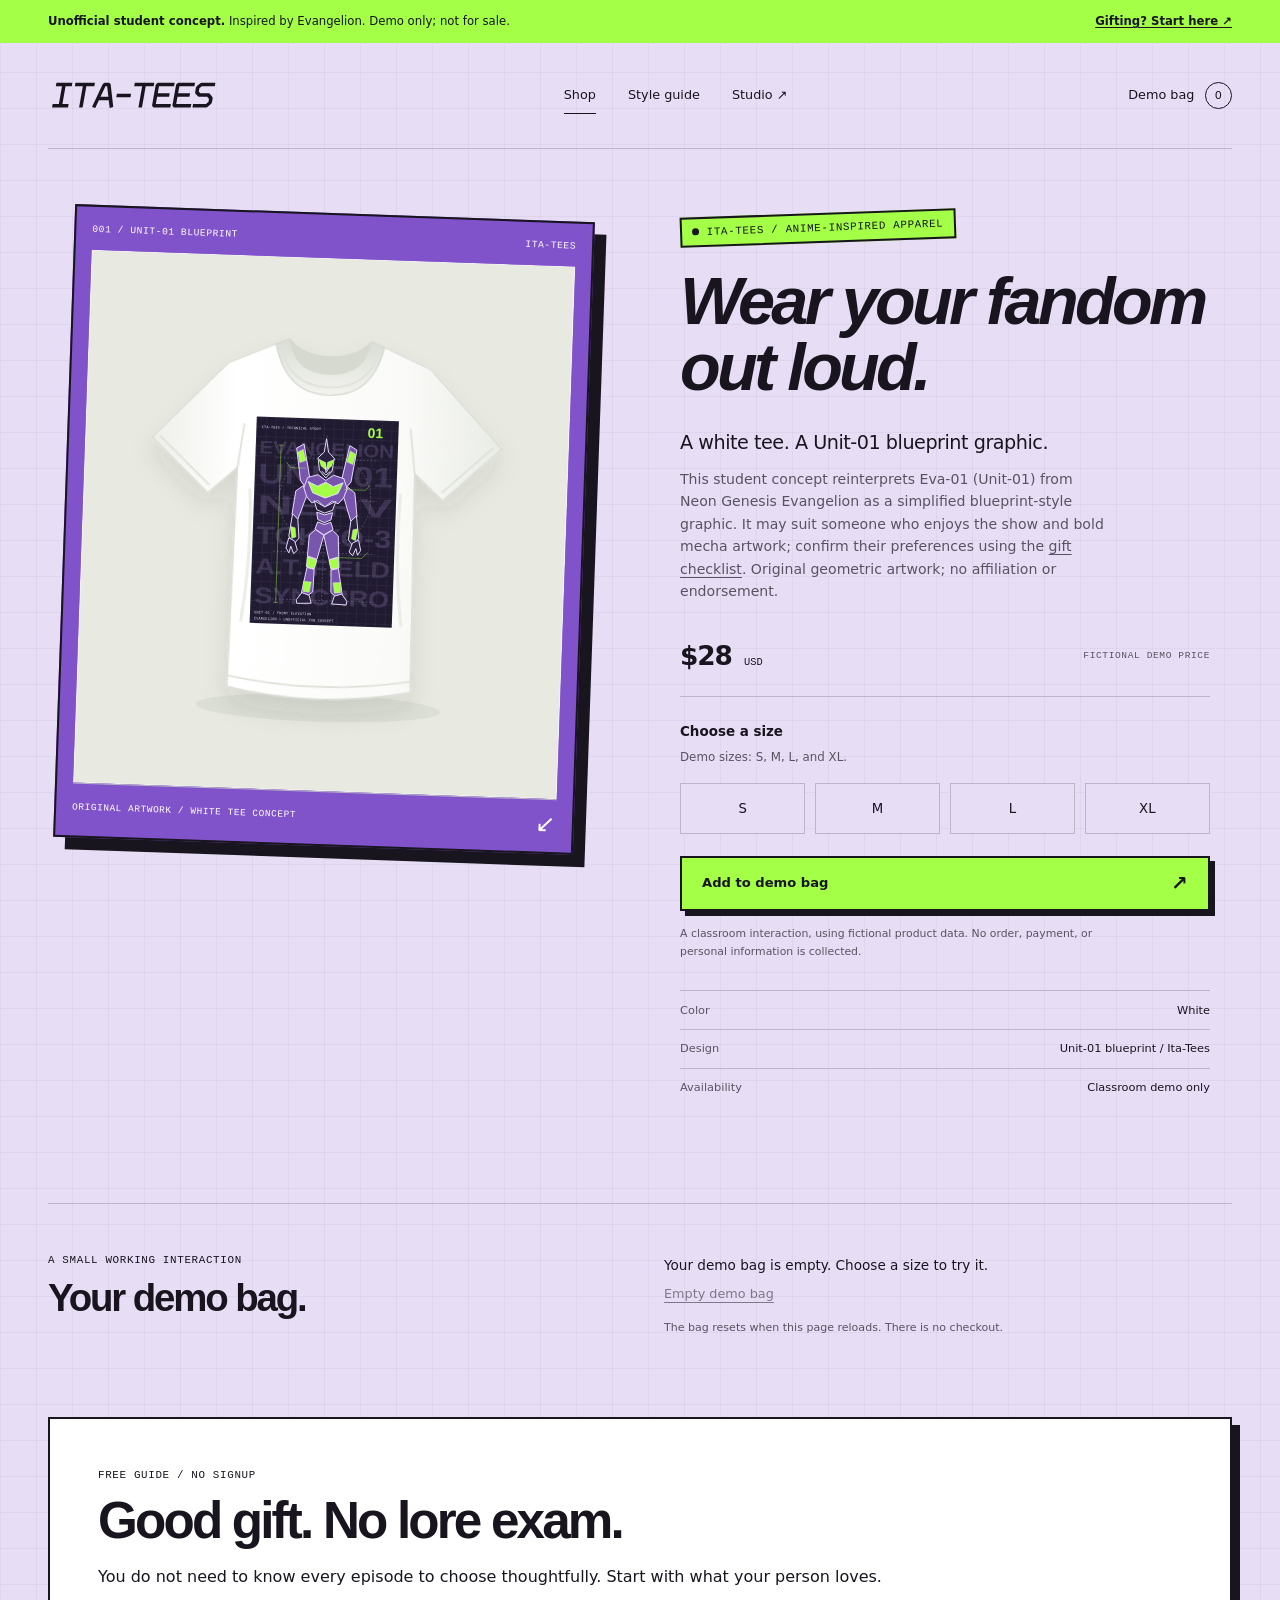
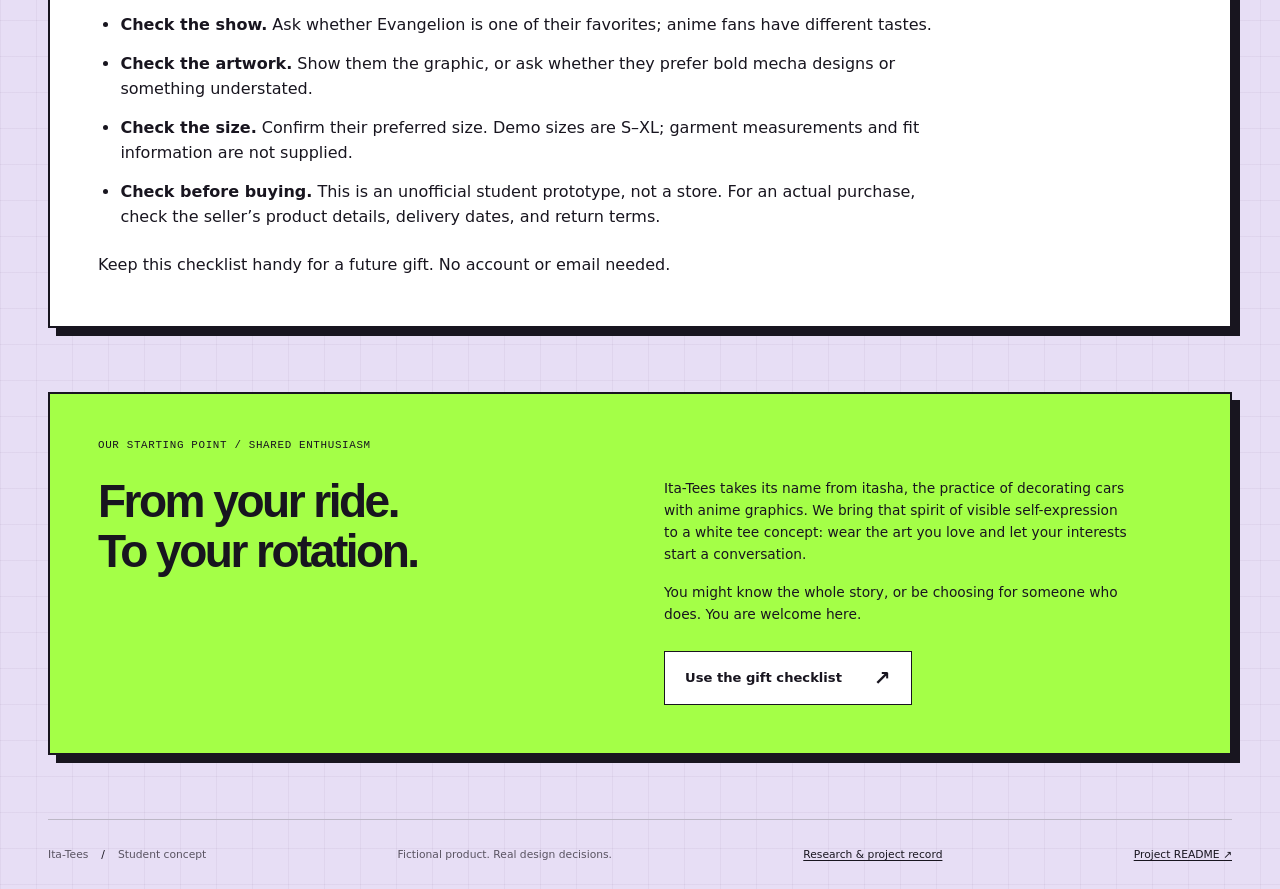
==== commit b4dfc29a: "Document T-shirt research and clarify artwork (#3)" ====
--- a/public/index.html
+++ b/public/index.html
@@ -71,9 +71,11 @@
           <h1 id="product-title">Wear your fandom out loud.</h1>
           <p class="product-intro">A white tee. A Unit-01 blueprint graphic.</p>
           <p class="muted product-description">
-            Bring your love of Evangelion to everyday outfits, meetups, and
-            moments at home. Original geometric artwork inspired by mecha
-            imagery; no affiliation or endorsement.
+            This student concept reinterprets Eva-01 (Unit-01) from Neon Genesis
+            Evangelion as a simplified blueprint-style graphic. It may suit
+            someone who enjoys the show and bold mecha artwork; confirm their
+            preferences using the <a href="#gift-checklist">gift checklist</a>.
+            Original geometric artwork; no affiliation or endorsement.
           </p>
           <div class="price-row">
             <p class="price">$28 <span>USD</span></p>
@@ -225,6 +227,7 @@
     <footer class="site-footer wrap">
       <p>Ita-Tees <span class="footer-separator"> / </span> Student concept</p>
       <p class="footer-tagline">Fictional product. Real design decisions.</p>
+      <a href="research.html">Research &amp; project record</a>
       <a href="https://github.com/aka223-ui/is117-brand-studio-1#readme"
         >Project README <span aria-hidden="true">↗</span></a
       >
